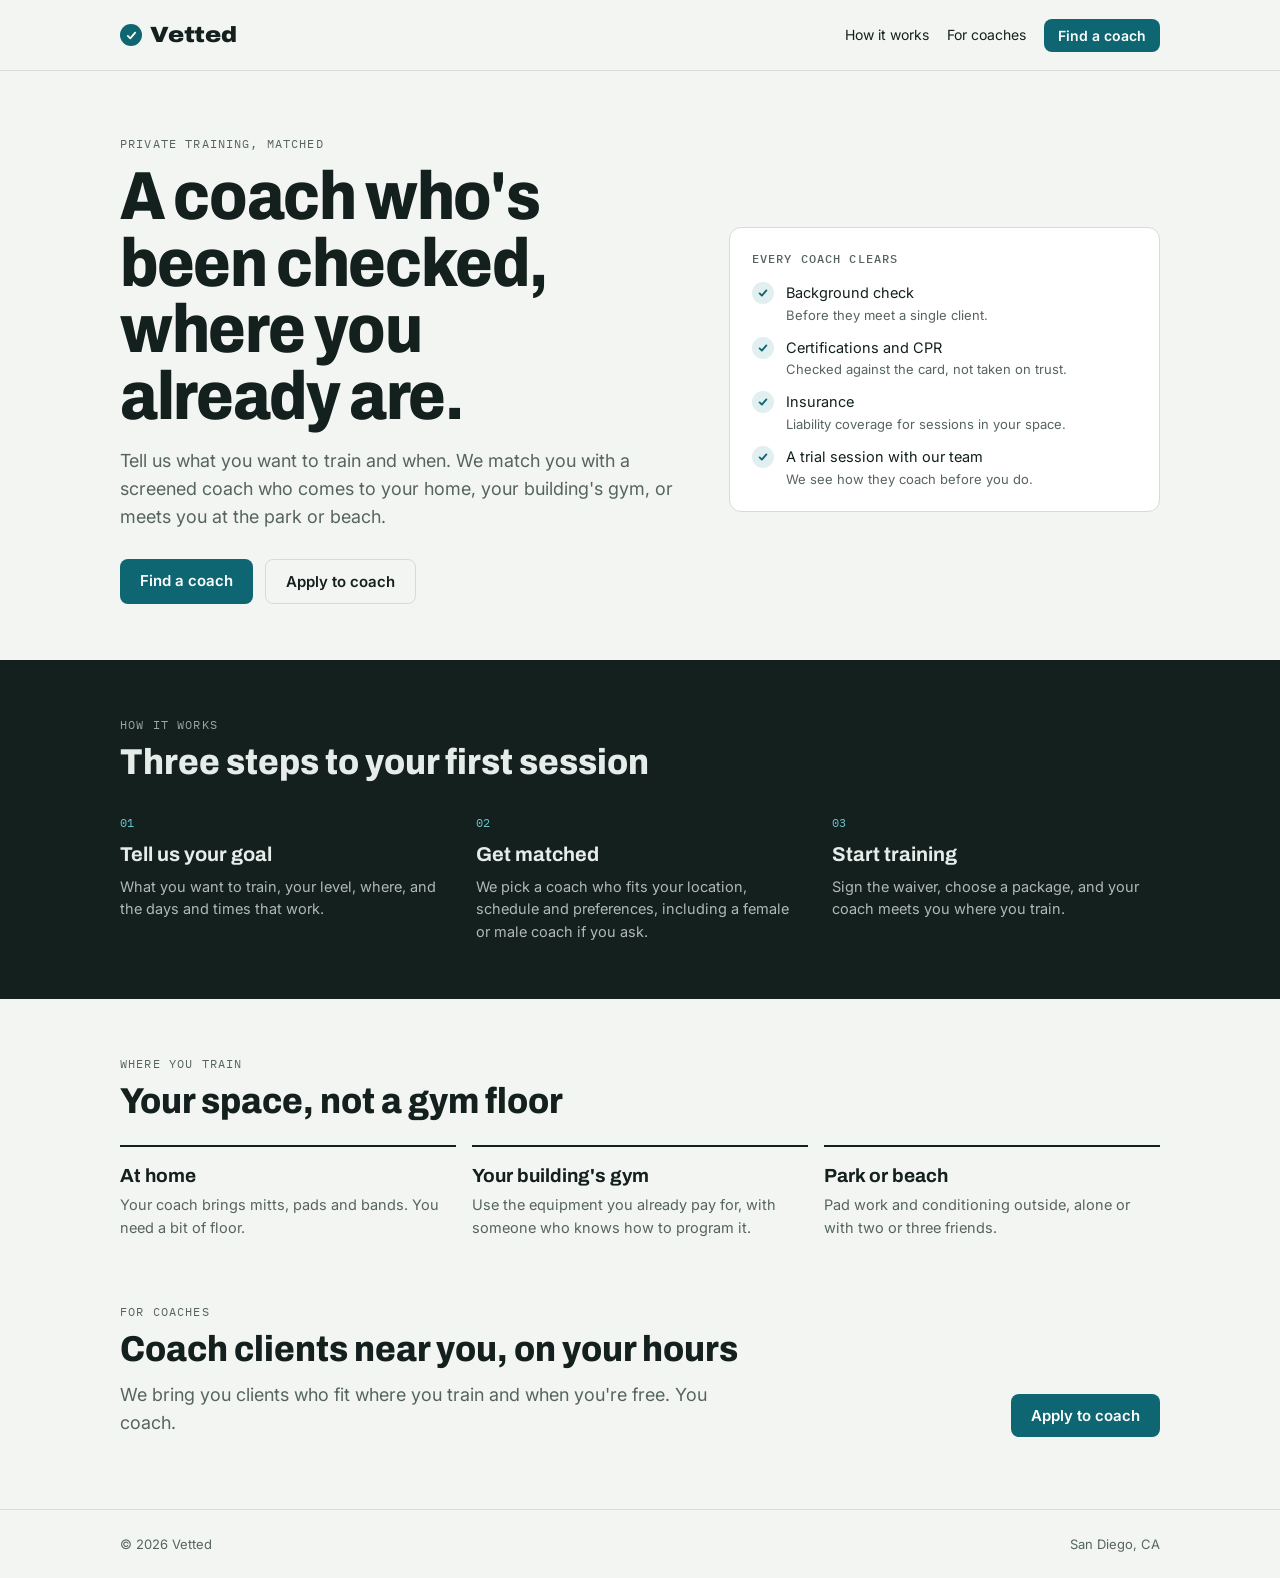
==== index.html @ 27df1cb6 "Vetted website: home page and coach application Coach applications post to a Google Sheet through an" ====
<!doctype html>
<html lang="en">
<head>
<meta charset="utf-8">
<meta name="viewport" content="width=device-width, initial-scale=1, viewport-fit=cover">
<title>Vetted</title>
<meta name="description" content="Vetted matches you with a screened coach who trains you at home, in your building's gym, or at the park or beach.">
<link rel="preconnect" href="https://fonts.googleapis.com">
<link rel="preconnect" href="https://fonts.gstatic.com" crossorigin>
<link rel="stylesheet" href="https://fonts.googleapis.com/css2?family=Archivo:wdth,wght@75..125,500..900&family=Inter:wght@400;500;600&family=IBM+Plex+Mono:wght@500&display=swap">
<link rel="stylesheet" href="assets/styles.css">
<style>
.hero .wrap { padding-block: 64px 56px; display: grid; grid-template-columns: minmax(0, 1.3fr) minmax(0, 1fr); gap: 48px; align-items: center; }
@media (max-width: 820px) { .hero .wrap { grid-template-columns: minmax(0, 1fr); padding-block: 40px; gap: 32px; } }
.cta { display: flex; gap: 12px; flex-wrap: wrap; margin-top: 28px; }

/* The "vetting card": what every coach clears before we match them */
.card { background: var(--surface); border: 1px solid var(--line); border-radius: 12px; padding: 22px; }
.card h3 { font-family: var(--mono); font-weight: 500; font-size: 11.5px; letter-spacing: 0.1em; text-transform: uppercase; color: var(--muted); margin: 0 0 14px; }
.checks { list-style: none; margin: 0; padding: 0; display: flex; flex-direction: column; gap: 12px; }
.checks li { display: grid; grid-template-columns: 22px minmax(0, 1fr); gap: 12px; align-items: start; font-size: 14.5px; }
.checks .tick { width: 22px; height: 22px; border-radius: 50%; background: var(--accent-soft); display: grid; place-items: center; }
.checks .tick svg { width: 12px; height: 12px; }
.checks small { display: block; color: var(--muted); font-size: 13px; }

.band { background: var(--band); color: var(--band-ink); }
.band .wrap { padding-block: 56px; }
.band .eyebrow { color: color-mix(in srgb, var(--band-ink) 65%, transparent); }
.steps3 { display: grid; grid-template-columns: repeat(3, minmax(0, 1fr)); gap: 28px; margin-top: 28px; }
@media (max-width: 760px) { .steps3 { grid-template-columns: minmax(0, 1fr); } }
.steps3 .n { font-family: var(--mono); font-size: 12px; color: #6cc3ce; }
.steps3 h3 { font-family: var(--display); font-weight: 700; font-size: 20px; margin: 6px 0 6px; }
.steps3 p { margin: 0; color: color-mix(in srgb, var(--band-ink) 75%, transparent); font-size: 14.5px; }

.places .wrap { padding-block: 56px 0; }
.place-grid { display: grid; grid-template-columns: repeat(3, minmax(0, 1fr)); gap: 16px; margin-top: 24px; }
@media (max-width: 760px) { .place-grid { grid-template-columns: minmax(0, 1fr); } }
.place { border-top: 2px solid var(--ink); padding-top: 14px; }
.place h3 { font-family: var(--display); font-weight: 700; font-size: 19px; margin: 0 0 4px; }
.place p { margin: 0; color: var(--muted); font-size: 14.5px; }

.coaches .wrap { padding-block: 64px 0; display: grid; grid-template-columns: minmax(0, 1fr) auto; gap: 24px; align-items: end; }
@media (max-width: 700px) { .coaches .wrap { grid-template-columns: minmax(0, 1fr); } }
</style>
</head>
<body>
<header class="top gutter"><div class="wrap">
  <a class="brand" href="./"><span class="seal" aria-hidden="true"><svg viewBox="0 0 16 16"><path d="M3.5 8.5l3 3 6-7" fill="none" stroke="var(--accent-ink)" stroke-width="2.2" stroke-linecap="round" stroke-linejoin="round"/></svg></span>Vetted</a>
  <nav class="links"><a href="#how">How it works</a><a href="apply.html">For coaches</a><a class="btn small" data-client-link href="#">Find a coach</a></nav>
</div></header>

<main>
  <section class="hero gutter"><div class="wrap">
    <div>
      <p class="eyebrow">Private training, matched</p>
      <h1 class="display">A coach who's been checked, where you already are.</h1>
      <p class="lede">Tell us what you want to train and when. We match you with a screened coach who comes to your home, your building's gym, or meets you at the park or beach.</p>
      <div class="cta"><a class="btn" data-client-link href="#">Find a coach</a><a class="btn outline" href="apply.html">Apply to coach</a></div>
    </div>
    <div class="card" aria-label="What every Vetted coach clears">
      <h3>Every coach clears</h3>
      <ul class="checks">
        <li><span class="tick"><svg viewBox="0 0 16 16"><path d="M3.5 8.5l3 3 6-7" fill="none" stroke="var(--accent)" stroke-width="2.4" stroke-linecap="round" stroke-linejoin="round"/></svg></span><div>Background check<small>Before they meet a single client.</small></div></li>
        <li><span class="tick"><svg viewBox="0 0 16 16"><path d="M3.5 8.5l3 3 6-7" fill="none" stroke="var(--accent)" stroke-width="2.4" stroke-linecap="round" stroke-linejoin="round"/></svg></span><div>Certifications and CPR<small>Checked against the card, not taken on trust.</small></div></li>
        <li><span class="tick"><svg viewBox="0 0 16 16"><path d="M3.5 8.5l3 3 6-7" fill="none" stroke="var(--accent)" stroke-width="2.4" stroke-linecap="round" stroke-linejoin="round"/></svg></span><div>Insurance<small>Liability coverage for sessions in your space.</small></div></li>
        <li><span class="tick"><svg viewBox="0 0 16 16"><path d="M3.5 8.5l3 3 6-7" fill="none" stroke="var(--accent)" stroke-width="2.4" stroke-linecap="round" stroke-linejoin="round"/></svg></span><div>A trial session with our team<small>We see how they coach before you do.</small></div></li>
      </ul>
    </div>
  </div></section>

  <section class="band gutter" id="how"><div class="wrap">
    <p class="eyebrow">How it works</p>
    <h2 class="section">Three steps to your first session</h2>
    <div class="steps3">
      <div><span class="n">01</span><h3>Tell us your goal</h3><p>What you want to train, your level, where, and the days and times that work.</p></div>
      <div><span class="n">02</span><h3>Get matched</h3><p>We pick a coach who fits your location, schedule and preferences, including a female or male coach if you ask.</p></div>
      <div><span class="n">03</span><h3>Start training</h3><p>Sign the waiver, choose a package, and your coach meets you where you train.</p></div>
    </div>
  </div></section>

  <section class="places gutter"><div class="wrap">
    <p class="eyebrow">Where you train</p>
    <h2 class="section">Your space, not a gym floor</h2>
    <div class="place-grid">
      <div class="place"><h3>At home</h3><p>Your coach brings mitts, pads and bands. You need a bit of floor.</p></div>
      <div class="place"><h3>Your building's gym</h3><p>Use the equipment you already pay for, with someone who knows how to program it.</p></div>
      <div class="place"><h3>Park or beach</h3><p>Pad work and conditioning outside, alone or with two or three friends.</p></div>
    </div>
  </div></section>

  <section class="coaches gutter"><div class="wrap">
    <div>
      <p class="eyebrow">For coaches</p>
      <h2 class="section">Coach clients near you, on your hours</h2>
      <p class="lede">We bring you clients who fit where you train and when you're free. You coach.</p>
    </div>
    <a class="btn" href="apply.html">Apply to coach</a>
  </div></section>
</main>

<footer class="foot gutter"><div class="wrap"><span>© <span id="yr"></span> Vetted</span><span>San Diego, CA</span></div></footer>

<script src="assets/config.js"></script>
<script>
  document.getElementById("yr").textContent = new Date().getFullYear();
  var url = (window.VETTED_CONFIG || {}).clientFormUrl;
  document.querySelectorAll("[data-client-link]").forEach(function (a) {
    if (url) { a.href = url; a.target = "_blank"; a.rel = "noopener"; }
    else { a.href = "#how"; }
  });
</script>
</body>
</html>
---- assets/styles.css ----
/* Vetted — shared styles. Layout: one centered column (1040px) with section bands; forms use a sticky side rail on wide screens. */
:root {
  --bg: #f3f5f3;
  --surface: #ffffff;
  --ink: #13201d;
  --muted: #56645f;
  --line: #d5dcd8;
  --accent: #0d6672;
  --accent-ink: #ffffff;
  --accent-soft: #e1eff0;
  --band: #13201d;
  --band-ink: #e6ece9;
  --ok: #1f7a4a;
  --warn: #9a5b00;
  --display: "Archivo", "Arial Narrow", system-ui, sans-serif;
  --body: "Inter", system-ui, -apple-system, "Segoe UI", sans-serif;
  --mono: "IBM Plex Mono", ui-monospace, "SFMono-Regular", Menlo, monospace;
  color-scheme: light;
}
@media (prefers-color-scheme: dark) {
  :root {
    --bg: #0f1614; --surface: #17211e; --ink: #e6ece9; --muted: #9baba5; --line: #2b3834;
    --accent: #4fb3bf; --accent-ink: #062226; --accent-soft: #163236;
    --band: #0a0f0e; --band-ink: #e6ece9; --ok: #5cc98b; --warn: #e0a64a;
    color-scheme: dark;
  }
}

* { box-sizing: border-box; }
html { -webkit-text-size-adjust: 100%; }
body {
  margin: 0; background: var(--bg); color: var(--ink);
  font-family: var(--body); font-size: 15px; line-height: 1.55;
}
img { max-width: 100%; }
[hidden] { display: none !important; }
a { color: var(--accent); text-underline-offset: 3px; }
.gutter { padding-left: max(16px, env(safe-area-inset-left, 0px)); padding-right: max(16px, env(safe-area-inset-right, 0px)); }
.wrap { max-width: 1040px; margin: 0 auto; }

/* Header */
header.top { border-bottom: 1px solid var(--line); }
header.top .wrap { display: flex; align-items: center; justify-content: space-between; gap: 16px; padding-block: 18px; flex-wrap: wrap; }
.brand { font-family: var(--display); font-weight: 900; font-stretch: 112%; font-size: 22px; letter-spacing: -0.01em; display: flex; align-items: center; gap: 8px; color: var(--ink); text-decoration: none; }
.seal { width: 22px; height: 22px; border-radius: 50%; background: var(--accent); display: grid; place-items: center; flex: none; }
.seal svg { width: 13px; height: 13px; }
nav.links { display: flex; gap: 18px; align-items: center; font-size: 14px; flex-wrap: wrap; }
nav.links a { color: var(--ink); text-decoration: none; }
nav.links a:hover { color: var(--accent); }
nav.links a.btn { color: var(--accent-ink); }

/* Buttons */
.btn { display: inline-block; font: 600 15px var(--body); background: var(--accent); color: var(--accent-ink); border: 0; border-radius: 8px; padding: 12px 20px; cursor: pointer; text-decoration: none; }
.btn:hover { filter: brightness(1.08); }
.btn.small { padding: 8px 14px; font-size: 14px; }
.btn.outline { background: transparent; color: var(--ink); border: 1px solid var(--line); }
.btn[disabled] { opacity: .6; cursor: progress; }
.linkbtn { font: 500 14px var(--body); background: transparent; color: var(--accent); border: 0; padding: 8px 4px; cursor: pointer; text-decoration: underline; text-underline-offset: 3px; }
:focus-visible { outline: 2px solid var(--accent); outline-offset: 2px; }

/* Type */
.eyebrow { font-family: var(--mono); font-size: 11.5px; letter-spacing: 0.1em; text-transform: uppercase; color: var(--muted); margin: 0 0 10px; }
h1.display { font-family: var(--display); font-weight: 800; font-stretch: 88%; font-size: clamp(38px, 7vw, 68px); line-height: 0.98; letter-spacing: -0.02em; margin: 0 0 18px; text-wrap: balance; }
h2.section { font-family: var(--display); font-weight: 800; font-stretch: 92%; font-size: clamp(26px, 4vw, 36px); line-height: 1.05; margin: 0 0 12px; text-wrap: balance; }
.lede { color: var(--muted); font-size: 18px; margin: 0; max-width: 56ch; }

/* Footer */
footer.foot { border-top: 1px solid var(--line); margin-top: 72px; }
footer.foot .wrap { padding-block: 24px; display: flex; justify-content: space-between; gap: 12px; flex-wrap: wrap; color: var(--muted); font-size: 13px; }
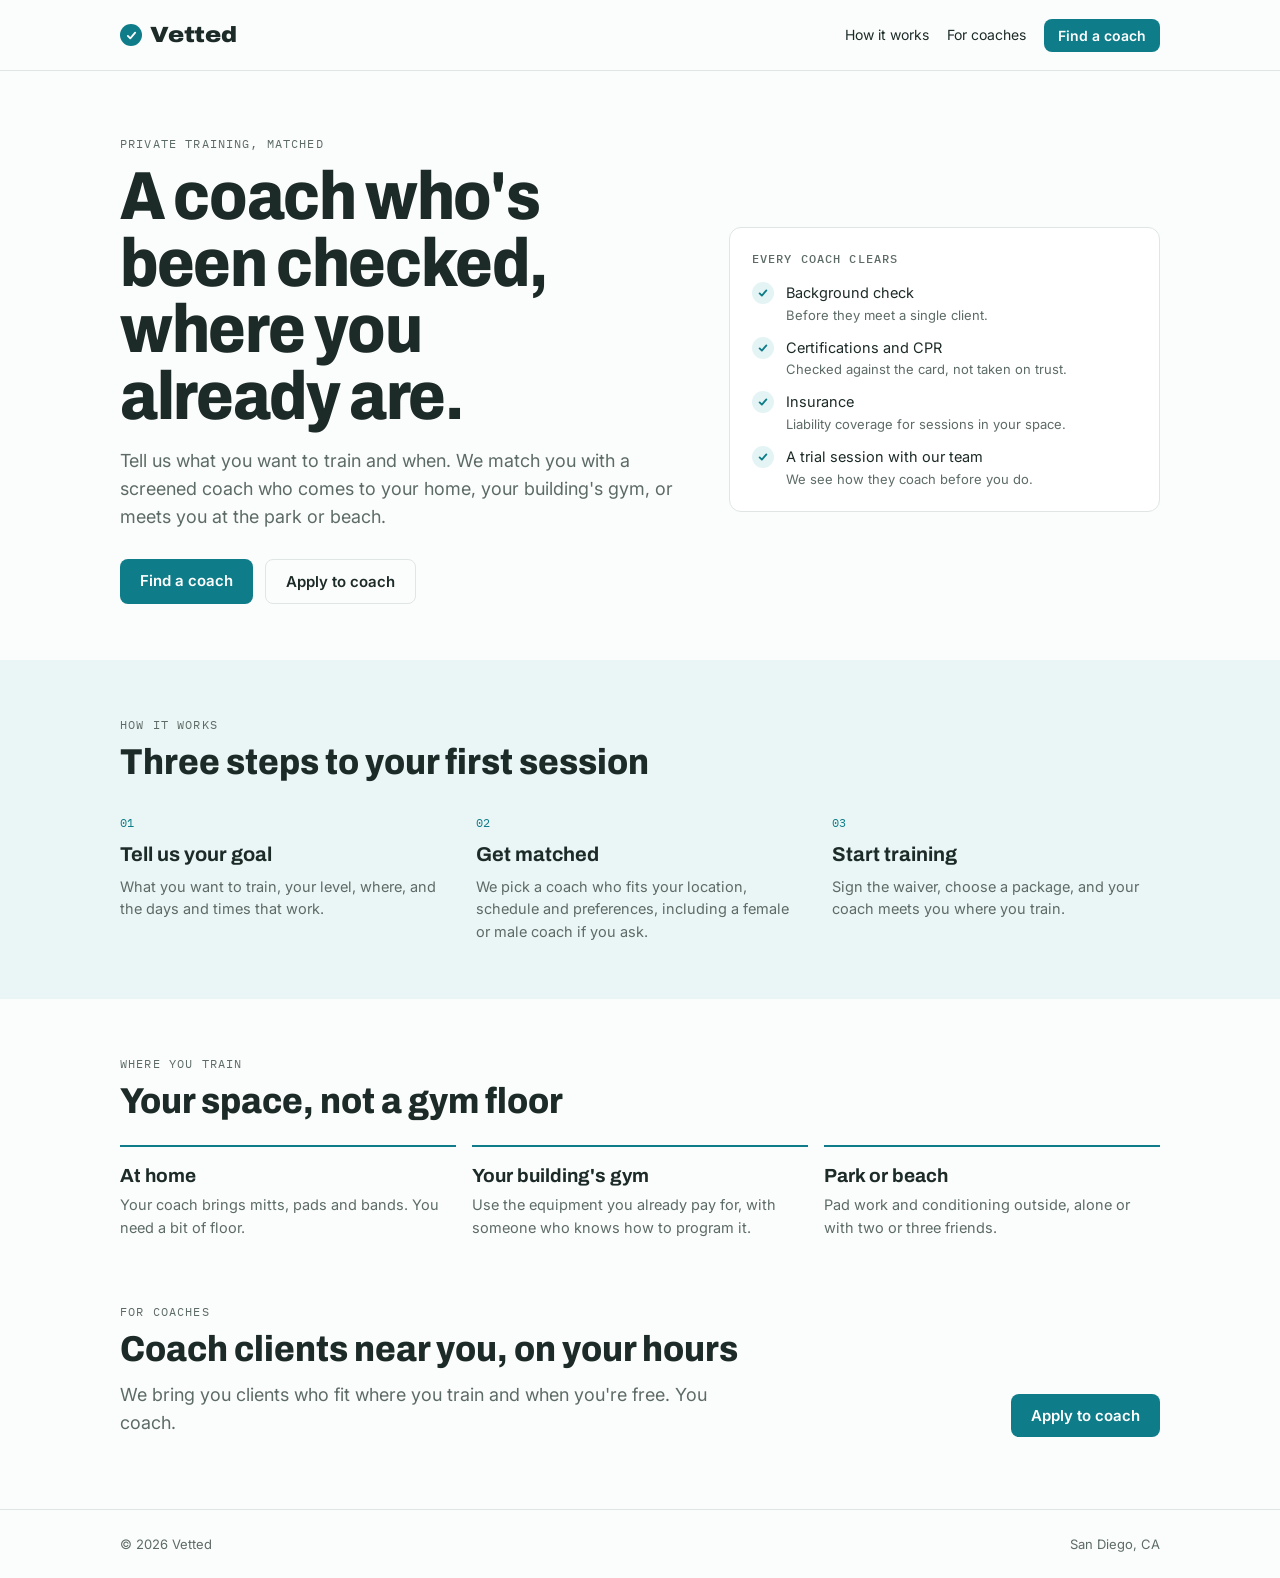
==== commit 3875f3c0: "Lighter look: light teal palette, pale how-it-works band, light theme only Co-Authored-By: Claude Op" ====
--- a/index.html
+++ b/index.html
@@ -25,17 +25,17 @@
 
 .band { background: var(--band); color: var(--band-ink); }
 .band .wrap { padding-block: 56px; }
-.band .eyebrow { color: color-mix(in srgb, var(--band-ink) 65%, transparent); }
+.band .eyebrow { color: var(--muted); }
 .steps3 { display: grid; grid-template-columns: repeat(3, minmax(0, 1fr)); gap: 28px; margin-top: 28px; }
 @media (max-width: 760px) { .steps3 { grid-template-columns: minmax(0, 1fr); } }
-.steps3 .n { font-family: var(--mono); font-size: 12px; color: #6cc3ce; }
+.steps3 .n { font-family: var(--mono); font-size: 12px; color: var(--accent); }
 .steps3 h3 { font-family: var(--display); font-weight: 700; font-size: 20px; margin: 6px 0 6px; }
-.steps3 p { margin: 0; color: color-mix(in srgb, var(--band-ink) 75%, transparent); font-size: 14.5px; }
+.steps3 p { margin: 0; color: var(--muted); font-size: 14.5px; }
 
 .places .wrap { padding-block: 56px 0; }
 .place-grid { display: grid; grid-template-columns: repeat(3, minmax(0, 1fr)); gap: 16px; margin-top: 24px; }
 @media (max-width: 760px) { .place-grid { grid-template-columns: minmax(0, 1fr); } }
-.place { border-top: 2px solid var(--ink); padding-top: 14px; }
+.place { border-top: 2px solid var(--accent); padding-top: 14px; }
 .place h3 { font-family: var(--display); font-weight: 700; font-size: 19px; margin: 0 0 4px; }
 .place p { margin: 0; color: var(--muted); font-size: 14.5px; }
 
--- a/assets/styles.css
+++ b/assets/styles.css
@@ -1,29 +1,21 @@
-/* Vetted — shared styles. Layout: one centered column (1040px) with section bands; forms use a sticky side rail on wide screens. */
+/* Vetted — shared styles. Light theme only. Layout: one centered column (1040px) with section bands; forms use a sticky side rail on wide screens. */
 :root {
-  --bg: #f3f5f3;
+  --bg: #fbfdfc;
   --surface: #ffffff;
-  --ink: #13201d;
-  --muted: #56645f;
-  --line: #d5dcd8;
-  --accent: #0d6672;
+  --ink: #1d2b28;
+  --muted: #5d6b66;
+  --line: #dfe6e3;
+  --accent: #0f7d89;
   --accent-ink: #ffffff;
-  --accent-soft: #e1eff0;
-  --band: #13201d;
-  --band-ink: #e6ece9;
+  --accent-soft: #e4f4f5;
+  --band: #eaf6f6;
+  --band-ink: #1d2b28;
   --ok: #1f7a4a;
   --warn: #9a5b00;
   --display: "Archivo", "Arial Narrow", system-ui, sans-serif;
   --body: "Inter", system-ui, -apple-system, "Segoe UI", sans-serif;
   --mono: "IBM Plex Mono", ui-monospace, "SFMono-Regular", Menlo, monospace;
   color-scheme: light;
-}
-@media (prefers-color-scheme: dark) {
-  :root {
-    --bg: #0f1614; --surface: #17211e; --ink: #e6ece9; --muted: #9baba5; --line: #2b3834;
-    --accent: #4fb3bf; --accent-ink: #062226; --accent-soft: #163236;
-    --band: #0a0f0e; --band-ink: #e6ece9; --ok: #5cc98b; --warn: #e0a64a;
-    color-scheme: dark;
-  }
 }
 
 * { box-sizing: border-box; }
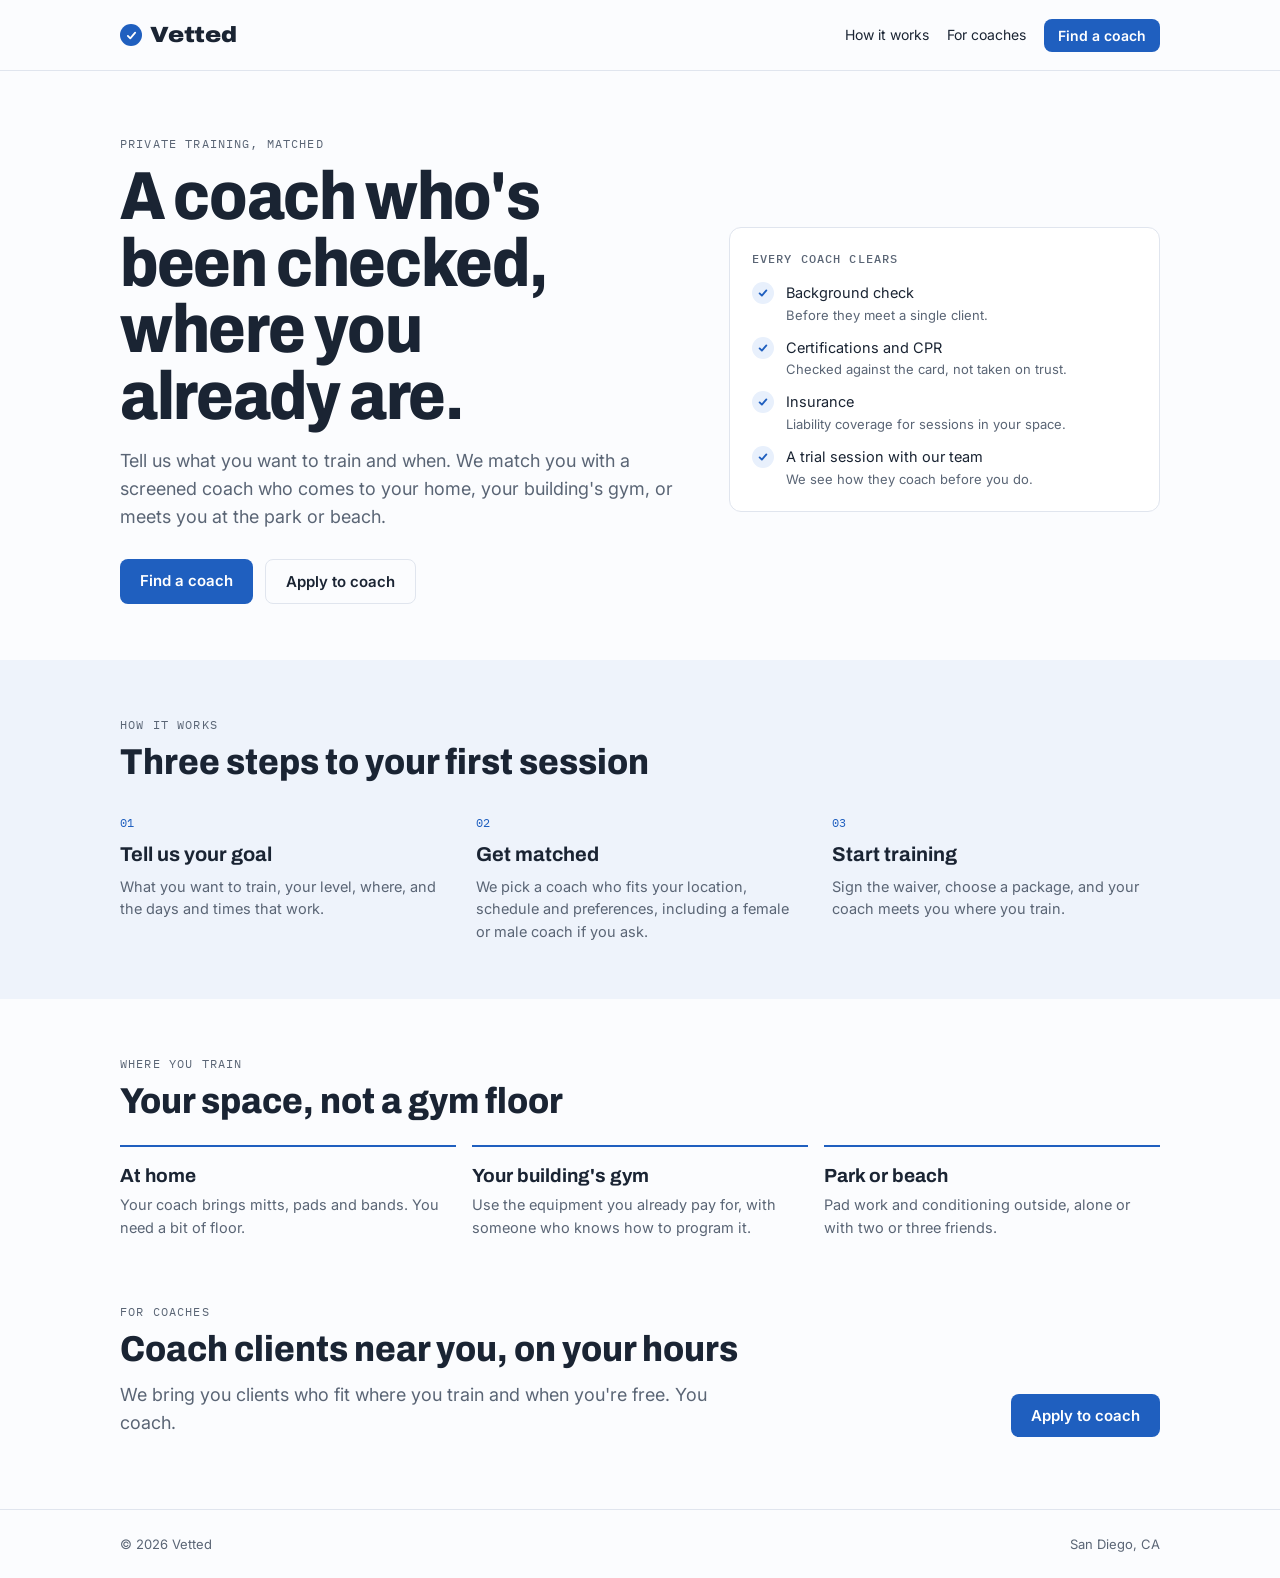
==== commit 3e9d857a: "Add client request form (Find a coach) Five-step form: goal, where, when, coach preference, contact." ====
--- a/index.html
+++ b/index.html
@@ -46,7 +46,7 @@
 <body>
 <header class="top gutter"><div class="wrap">
   <a class="brand" href="./"><span class="seal" aria-hidden="true"><svg viewBox="0 0 16 16"><path d="M3.5 8.5l3 3 6-7" fill="none" stroke="var(--accent-ink)" stroke-width="2.2" stroke-linecap="round" stroke-linejoin="round"/></svg></span>Vetted</a>
-  <nav class="links"><a href="#how">How it works</a><a href="apply.html">For coaches</a><a class="btn small" data-client-link href="#">Find a coach</a></nav>
+  <nav class="links"><a href="#how">How it works</a><a href="apply.html">For coaches</a><a class="btn small" data-client-link href="request.html">Find a coach</a></nav>
 </div></header>
 
 <main>
@@ -55,7 +55,7 @@
       <p class="eyebrow">Private training, matched</p>
       <h1 class="display">A coach who's been checked, where you already are.</h1>
       <p class="lede">Tell us what you want to train and when. We match you with a screened coach who comes to your home, your building's gym, or meets you at the park or beach.</p>
-      <div class="cta"><a class="btn" data-client-link href="#">Find a coach</a><a class="btn outline" href="apply.html">Apply to coach</a></div>
+      <div class="cta"><a class="btn" data-client-link href="request.html">Find a coach</a><a class="btn outline" href="apply.html">Apply to coach</a></div>
     </div>
     <div class="card" aria-label="What every Vetted coach clears">
       <h3>Every coach clears</h3>
@@ -104,10 +104,7 @@
 <script>
   document.getElementById("yr").textContent = new Date().getFullYear();
   var url = (window.VETTED_CONFIG || {}).clientFormUrl;
-  document.querySelectorAll("[data-client-link]").forEach(function (a) {
-    if (url) { a.href = url; a.target = "_blank"; a.rel = "noopener"; }
-    else { a.href = "#how"; }
-  });
+  if (url) document.querySelectorAll("[data-client-link]").forEach(function (a) { a.href = url; });
 </script>
 </body>
 </html>
--- a/assets/styles.css
+++ b/assets/styles.css
@@ -1,15 +1,15 @@
 /* Vetted — shared styles. Light theme only. Layout: one centered column (1040px) with section bands; forms use a sticky side rail on wide screens. */
 :root {
-  --bg: #fbfdfc;
+  --bg: #fbfcfe;
   --surface: #ffffff;
-  --ink: #1d2b28;
-  --muted: #5d6b66;
-  --line: #dfe6e3;
-  --accent: #0f7d89;
+  --ink: #1a2433;
+  --muted: #5a6575;
+  --line: #e0e5ee;
+  --accent: #1f5fbf;
   --accent-ink: #ffffff;
-  --accent-soft: #e4f4f5;
-  --band: #eaf6f6;
-  --band-ink: #1d2b28;
+  --accent-soft: #e8f0fc;
+  --band: #eef3fb;
+  --band-ink: #1a2433;
   --ok: #1f7a4a;
   --warn: #9a5b00;
   --display: "Archivo", "Arial Narrow", system-ui, sans-serif;
